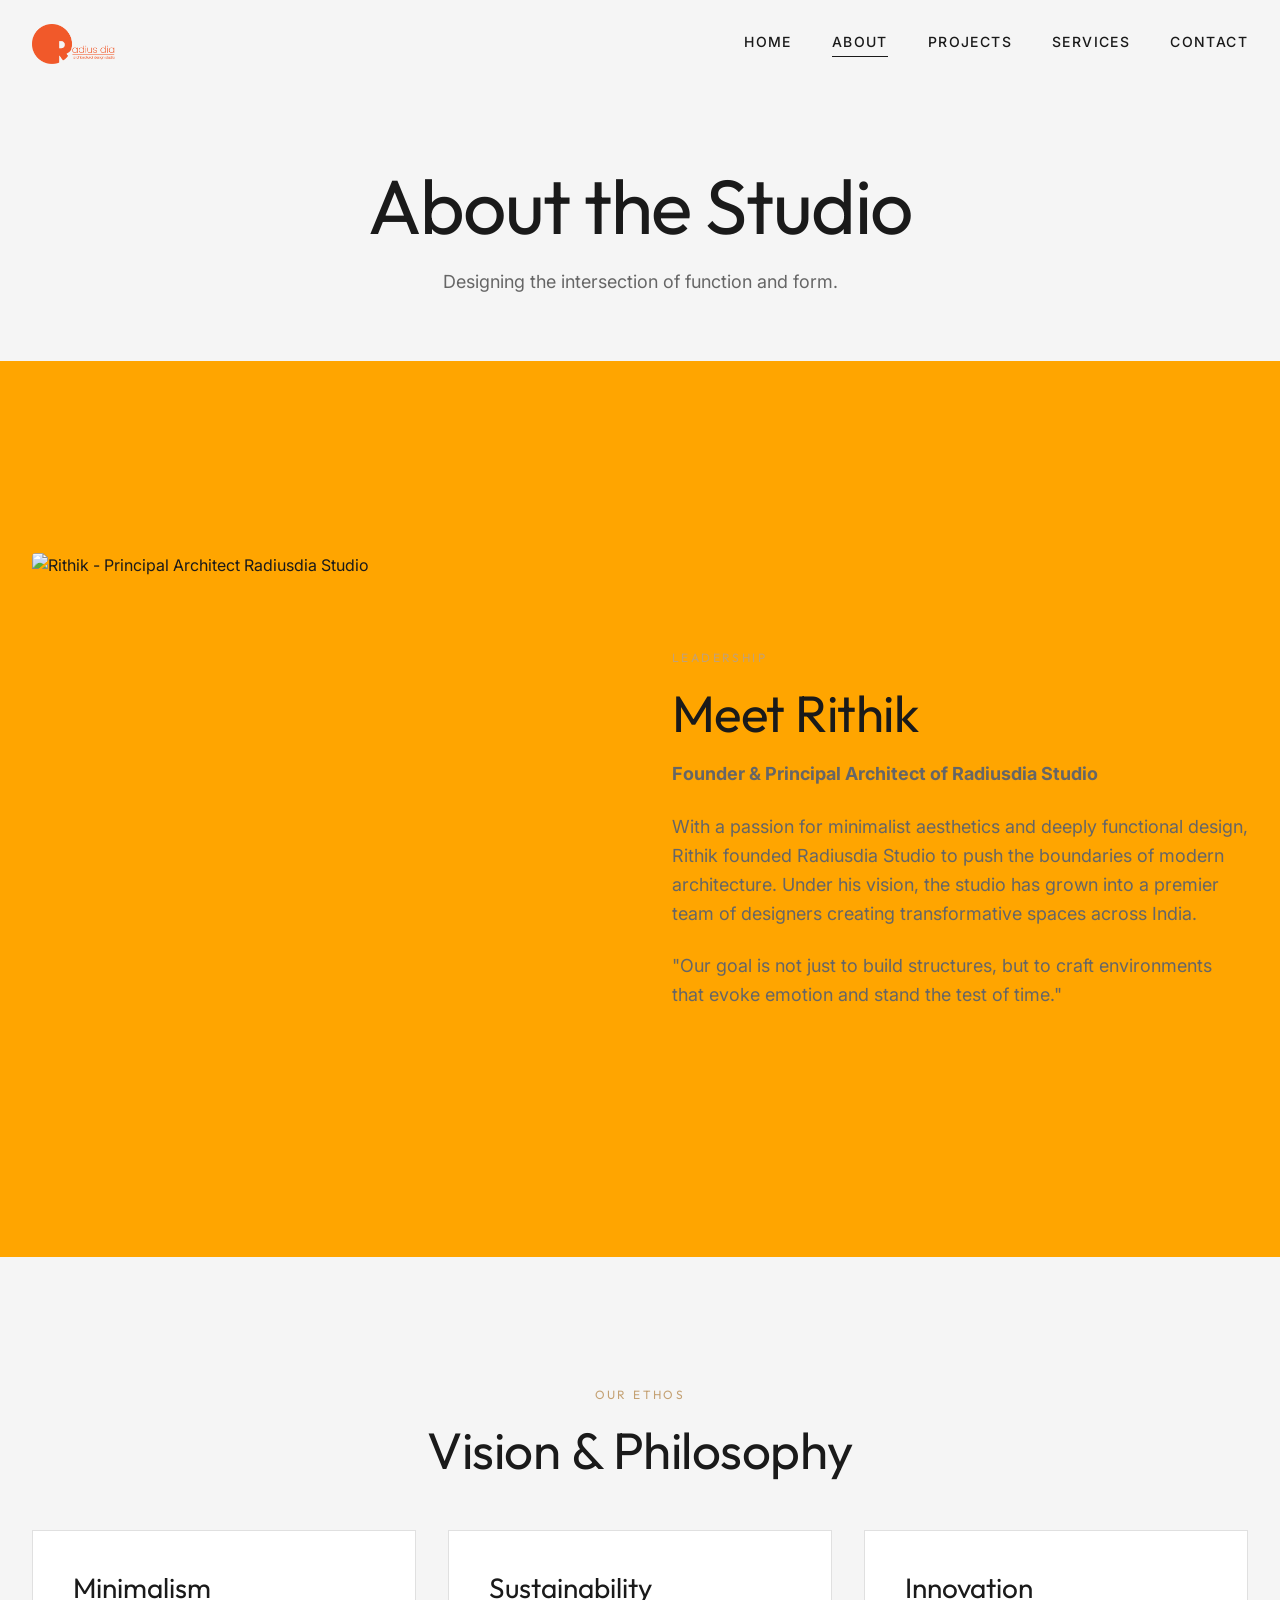
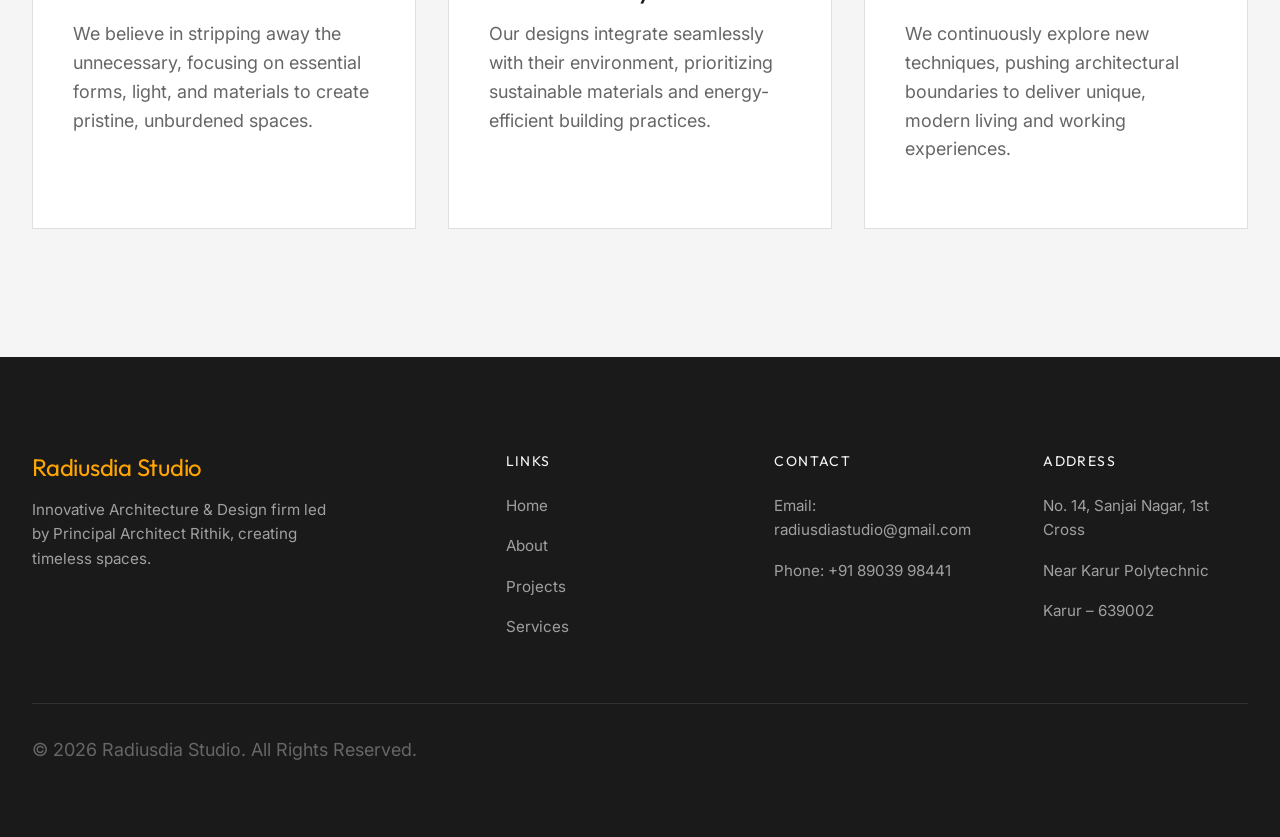
==== about.html @ ed01ccff "Initial commit for Radiusdia Studio" ====
<!DOCTYPE html>
<html lang="en">

<head>
    <meta charset="UTF-8">
    <meta name="viewport" content="width=device-width, initial-scale=1.0">
    <title>About Us | Radiusdia Studio</title>
    <meta name="description"
        content="Learn about Radiusdia Studio, an innovative architecture firm led by Principal Architect Rithik. We craft modern, minimal spaces.">
    <link rel="stylesheet" href="css/style.css">
    <link rel="stylesheet" href="css/components.css">
    <style>
        .page-header {
            padding-top: 10rem;
            padding-bottom: 4rem;
            background-color: var(--light-gray);
            text-align: center;
        }

        .ceo-profile {
            display: grid;
            grid-template-columns: 1fr 1fr;
            gap: 4rem;
            align-items: center;
            margin-top: 4rem;
        }

        .ceo-image {
            width: 100%;
            aspect-ratio: 1/1;
            object-fit: cover;
            border-radius: 4px;
        }

        .philosophy-grid {
            display: grid;
            grid-template-columns: repeat(3, 1fr);
            gap: 2rem;
            margin-top: 3rem;
        }

        .philosophy-item {
            padding: 2.5rem;
            background-color: #fff;
            border: 1px solid var(--border-color);
            transition: var(--transition-fast);
        }

        .philosophy-item:hover {
            box-shadow: 0 10px 30px rgba(0, 0, 0, 0.05);
            border-color: transparent;
        }

        @media (max-width: 992px) {
            .ceo-profile {
                grid-template-columns: 1fr;
            }

            .philosophy-grid {
                grid-template-columns: 1fr;
            }
        }
    </style>
</head>

<body>

    <header class="header">
        <div class="container nav-container">
            <a href="index.html" class="logo-container" style="display: flex; align-items: center;">
                <img src="img/logo.png" alt="Radiusdia Studio" class="logo-img" style="height: 40px; width: auto;">
            </a>
            <nav class="nav-links">
                <a href="index.html" class="nav-link">Home</a>
                <a href="about.html" class="nav-link active">About</a>
                <a href="projects.html" class="nav-link">Projects</a>
                <a href="services.html" class="nav-link">Services</a>
                <a href="contact.html" class="nav-link">Contact</a>
            </nav>
            <div class="mobile-menu-toggle">
                <span></span><span></span><span></span>
            </div>
        </div>
    </header>

    <main>
        <section class="page-header">
            <div class="container fade-up">
                <h1>About the Studio</h1>
                <p style="margin: 0 auto;">Designing the intersection of function and form.</p>
            </div>
        </section>

        <!-- CEO Profile -->
        <section class="section">
            <div class="container ceo-profile fade-up">
                <div>
                    <img src="https://images.unsplash.com/photo-1560250097-0b93528c311a?ixlib=rb-4.0.3&auto=format&fit=crop&w=800&q=80"
                        alt="Rithik - Principal Architect Radiusdia Studio" class="ceo-image">
                </div>
                <div>
                    <span class="section-subtitle">Leadership</span>
                    <h2>Meet Rithik</h2>
                    <p><strong>Founder & Principal Architect of Radiusdia Studio</strong></p>
                    <p>With a passion for minimalist aesthetics and deeply functional design, Rithik founded Radiusdia
                        Studio to push the boundaries of modern architecture. Under his vision, the studio has grown
                        into a premier team of designers creating transformative spaces across India.</p>
                    <p>"Our goal is not just to build structures, but to craft environments that evoke emotion and stand
                        the test of time."</p>
                </div>
            </div>
        </section>

        <!-- Vision and Philosophy -->
        <section class="section" style="background-color: var(--light-gray);">
            <div class="container">
                <div class="text-center fade-up">
                    <span class="section-subtitle">Our Ethos</span>
                    <h2>Vision & Philosophy</h2>
                </div>

                <div class="philosophy-grid fade-up">
                    <div class="philosophy-item">
                        <h3>Minimalism</h3>
                        <p>We believe in stripping away the unnecessary, focusing on essential forms, light, and
                            materials to create pristine, unburdened spaces.</p>
                    </div>
                    <div class="philosophy-item">
                        <h3>Sustainability</h3>
                        <p>Our designs integrate seamlessly with their environment, prioritizing sustainable materials
                            and energy-efficient building practices.</p>
                    </div>
                    <div class="philosophy-item">
                        <h3>Innovation</h3>
                        <p>We continuously explore new techniques, pushing architectural boundaries to deliver unique,
                            modern living and working experiences.</p>
                    </div>
                </div>
            </div>
        </section>
    </main>

    <!-- Footer ... same as index ... -->
    <footer class="footer">
        <div class="container">
            <div class="footer-grid">
                <div class="footer-brand">
                    <h2>Radiusdia Studio</h2>
                    <p>Innovative Architecture & Design firm led by Principal Architect Rithik, creating timeless
                        spaces.</p>
                </div>
                <div>
                    <h3 class="footer-heading">Links</h3>
                    <div class="footer-links">
                        <a href="index.html">Home</a><a href="about.html">About</a><a
                            href="projects.html">Projects</a><a href="services.html">Services</a>
                    </div>
                </div>
                <div>
                    <h3 class="footer-heading">Contact</h3>
                    <ul class="footer-contact">
                        <li>Email: <a href="mailto:radiusdiastudio@gmail.com">radiusdiastudio@gmail.com</a></li>
                        <li>Phone: <a href="tel:+918903998441">+91 89039 98441</a></li>
                    </ul>
                </div>
                <div>
                    <h3 class="footer-heading">Address</h3>
                    <ul class="footer-contact">
                        <li>No. 14, Sanjai Nagar, 1st Cross</li>
                        <li>Near Karur Polytechnic</li>
                        <li>Karur – 639002</li>
                    </ul>
                </div>
            </div>
            <div class="footer-bottom">
                <p>&copy; <span id="current-year"></span> Radiusdia Studio. All Rights Reserved.</p>
            </div>
        </div>
    </footer>

    <script src="js/main.js"></script>
</body>

</html>
---- css/style.css ----
/* 
  Global Styles for Radiusdia Studio
  Architecture Portfolio
*/

@import url('https://fonts.googleapis.com/css2?family=Outfit:wght@300;400;500;600&family=Inter:wght@300;400;500&display=swap');

:root {
  /* Colors */
  --bg-color: orange;
  --text-primary: #1a1a1a;
  --text-secondary: #666666;
  --accent-color: #c4a173; /* Elegant muted gold/bronze for architecture */
  --light-gray: #f5f5f5;
  --border-color: #e0e0e0;
  
  /* Typography */
  --font-heading: 'Outfit', sans-serif;
  --font-body: 'Inter', sans-serif;
  
  /* Spacing */
  --container-width: 1400px;
  --container-padding: 2rem;
  --section-padding: 8rem 0;
  
  /* Animations */
  --transition-fast: 0.3s ease;
  --transition-smooth: 0.6s cubic-bezier(0.16, 1, 0.3, 1);
}

/* CSS Reset */
*, *::before, *::after {
  box-sizing: border-box;
  margin: 0;
  padding: 0;
}

html {
  font-size: 16px;
  scroll-behavior: smooth;
}

body {
  font-family: var(--font-body);
  color: var(--text-primary);
  background-color: var(--bg-color);
  line-height: 1.6;
  -webkit-font-smoothing: antialiased;
  -moz-osx-font-smoothing: grayscale;
  overflow-x: hidden;
}

/* Typography Base */
h1, h2, h3, h4, h5, h6 {
  font-family: var(--font-heading);
  font-weight: 400;
  line-height: 1.2;
  margin-bottom: 1rem;
}

h1 {
  font-size: clamp(3rem, 6vw, 5.5rem);
  letter-spacing: -0.02em;
}

h2 {
  font-size: clamp(2rem, 4vw, 3.5rem);
  letter-spacing: -0.01em;
}

h3 {
  font-size: 1.75rem;
}

p {
  margin-bottom: 1.5rem;
  color: var(--text-secondary);
  font-size: 1.125rem;
  max-width: 65ch;
}

a {
  color: inherit;
  text-decoration: none;
  transition: var(--transition-fast);
}

img {
  max-width: 100%;
  height: auto;
  display: block;
}

ul, ol {
  list-style: none;
}

/* Layout Utilities */
.container {
  width: 100%;
  max-width: var(--container-width);
  margin: 0 auto;
  padding: 0 var(--container-padding);
}

.section {
  padding: var(--section-padding);
}

.grid {
  display: grid;
  gap: 2rem;
}

.flex {
  display: flex;
}

.flex-center {
  display: flex;
  align-items: center;
  justify-content: center;
}

.text-center {
  text-align: center;
}

/* Modern Minimalist Components */
.btn {
  display: inline-flex;
  align-items: center;
  gap: 0.5rem;
  padding: 1rem 2rem;
  font-family: var(--font-heading);
  font-weight: 500;
  font-size: 0.875rem;
  text-transform: uppercase;
  letter-spacing: 0.05em;
  border: 1px solid var(--text-primary);
  background: transparent;
  color: var(--text-primary);
  cursor: pointer;
  transition: var(--transition-smooth);
  position: relative;
  overflow: hidden;
  z-index: 1;
}

.btn::after {
  content: '';
  position: absolute;
  bottom: 0;
  left: 0;
  width: 100%;
  height: 100%;
  background-color: var(--text-primary);
  z-index: -1;
  transform: translateY(100%);
  transition: transform var(--transition-smooth);
}

.btn:hover {
  color: var(--bg-color);
}

.btn:hover::after {
  transform: translateY(0);
}

.btn-solid {
  background-color: white;
  color: orange;
  border-color: white;
}

.btn-solid::after {
  background-color: #f0f0f0;
}

/* Animation Utilities for Intersection Observer */
.fade-up {
  opacity: 0;
  transform: translateY(40px);
  transition: opacity 0.8s ease, transform 0.8s cubic-bezier(0.16, 1, 0.3, 1);
}

.fade-up.in-view {
  opacity: 1;
  transform: translateY(0);
}

/* Subtitle for Sections */
.section-subtitle {
  font-family: var(--font-heading);
  text-transform: uppercase;
  letter-spacing: 0.2em;
  font-size: 0.75rem;
  color: var(--accent-color);
  margin-bottom: 1rem;
  display: block;
}

/* Responsive Overrides */
@media (max-width: 768px) {
  :root {
    --section-padding: 5rem 0;
    --container-padding: 1.5rem;
  }
}
---- css/components.css ----
/* 
  UI Components for Radiusdia Studio
*/

/* --- Header / Navigation --- */
.header {
    position: fixed;
    top: 0;
    left: 0;
    width: 100%;
    padding: 1.5rem 0;
    z-index: 100;
    transition: all var(--transition-smooth);
    border-bottom: 1px solid transparent;
}

.header.scrolled {
    background-color: var(--bg-color);
    padding: 1rem 0;
    box-shadow: 0 4px 20px rgba(0, 0, 0, 0.05);
    border-bottom: 1px solid var(--border-color);
}

.nav-container {
    display: flex;
    justify-content: space-between;
    align-items: center;
}

.logo-container {
    font-family: var(--font-heading);
    font-size: 1.5rem;
    font-weight: 500;
    letter-spacing: -0.02em;
    text-transform: uppercase;
    z-index: 101;
    /* Above mobile menu */
}

/* For actual logos later */
.logo-img {
    max-width: 180px;
    max-height: 40px;
    display: block;
}

.nav-links {
    display: flex;
    gap: 2.5rem;
    align-items: center;
}

.nav-link {
    font-size: 0.875rem;
    text-transform: uppercase;
    letter-spacing: 0.1em;
    font-weight: 500;
    position: relative;
    padding-bottom: 0.25rem;
}

.nav-link::after {
    content: '';
    position: absolute;
    width: 0;
    height: 1px;
    bottom: 0;
    left: 0;
    background-color: var(--text-primary);
    transition: width var(--transition-fast);
}

.nav-link:hover::after,
.nav-link.active::after {
    width: 100%;
}

/* Mobile Menu Toggle */
.mobile-menu-toggle {
    display: none;
    flex-direction: column;
    justify-content: space-between;
    width: 30px;
    height: 20px;
    cursor: pointer;
    z-index: 101;
}

.mobile-menu-toggle span {
    display: block;
    height: 2px;
    width: 100%;
    background-color: var(--text-primary);
    transition: all var(--transition-fast);
}

/* Mobile Menu Open State */
.mobile-menu-toggle.active span:nth-child(1) {
    transform: translateY(9px) rotate(45deg);
}

.mobile-menu-toggle.active span:nth-child(2) {
    opacity: 0;
}

.mobile-menu-toggle.active span:nth-child(3) {
    transform: translateY(-9px) rotate(-45deg);
}

/* --- Footer --- */
.footer {
    background-color: var(--text-primary);
    color: var(--bg-color);
    padding: 6rem 0 3rem;
    font-family: var(--font-body);
}

.footer-grid {
    display: grid;
    grid-template-columns: 2fr 1fr 1fr 1fr;
    gap: 4rem;
    margin-bottom: 4rem;
}

.footer-brand h2 {
    font-size: 1.5rem;
    margin-bottom: 1rem;
    color: var(--bg-color);
}

.footer-brand p {
    color: #a0a0a0;
    font-size: 0.95rem;
    max-width: 300px;
}

.footer-heading {
    font-family: var(--font-heading);
    font-size: 0.875rem;
    text-transform: uppercase;
    letter-spacing: 0.1em;
    color: var(--light-gray);
    margin-bottom: 1.5rem;
}

.footer-links {
    display: flex;
    flex-direction: column;
    gap: 1rem;
}

.footer-links a,
.footer-contact li {
    color: #a0a0a0;
    font-size: 0.95rem;
    transition: color var(--transition-fast);
}

.footer-links a:hover {
    color: var(--accent-color);
}

.footer-contact {
    display: flex;
    flex-direction: column;
    gap: 1rem;
}

.footer-bottom {
    border-top: 1px solid rgba(255, 255, 255, 0.1);
    padding-top: 2rem;
    display: flex;
    justify-content: space-between;
    align-items: center;
    color: #a0a0a0;
    font-size: 0.85rem;
}

.social-links {
    display: flex;
    gap: 1.5rem;
}

.social-links a {
    color: #a0a0a0;
}

.social-links a:hover {
    color: var(--accent-color);
}

/* --- Project Cards --- */
.project-card {
    position: relative;
    display: block;
    overflow: hidden;
    group;
    aspect-ratio: 4/5;
}

.project-image-wrapper {
    position: absolute;
    top: 0;
    left: 0;
    width: 100%;
    height: 100%;
    overflow: hidden;
}

.project-image-wrapper img {
    width: 100%;
    height: 100%;
    object-fit: cover;
    transition: transform 1s cubic-bezier(0.16, 1, 0.3, 1);
}

.project-card:hover .project-image-wrapper img {
    transform: scale(1.05);
}

.project-overlay {
    position: absolute;
    top: 0;
    left: 0;
    width: 100%;
    height: 100%;
    background: linear-gradient(to top, rgba(0, 0, 0, 0.8) 0%, rgba(0, 0, 0, 0) 50%);
    display: flex;
    flex-direction: column;
    justify-content: flex-end;
    padding: 2.5rem;
    opacity: 0;
    transition: opacity var(--transition-smooth);
}

.project-card:hover .project-overlay {
    opacity: 1;
}

.project-category {
    font-family: var(--font-heading);
    color: var(--accent-color);
    font-size: 0.75rem;
    text-transform: uppercase;
    letter-spacing: 0.2em;
    margin-bottom: 0.5rem;
    transform: translateY(20px);
    transition: transform var(--transition-smooth);
}

.project-title {
    color: #fff;
    font-size: 1.5rem;
    margin: 0;
    transform: translateY(20px);
    transition: transform var(--transition-smooth) 0.1s;
}

.project-card:hover .project-category,
.project-card:hover .project-title {
    transform: translateY(0);
}

/* Responsive Overrides Component */
@media (max-width: 992px) {
    .footer-grid {
        grid-template-columns: 1fr 1fr;
        gap: 3rem;
    }
}

@media (max-width: 768px) {
    .mobile-menu-toggle {
        display: flex;
    }

    .nav-links {
        position: fixed;
        top: 0;
        right: -100%;
        width: 100%;
        height: 100vh;
        background-color: var(--bg-color);
        flex-direction: column;
        justify-content: center;
        align-items: center;
        gap: 3rem;
        transition: right var(--transition-smooth);
        z-index: 100;
    }

    .nav-links.active {
        right: 0;
    }

    .nav-link {
        font-size: 1.5rem;
    }

    .footer-grid {
        grid-template-columns: 1fr;
        gap: 2.5rem;
    }

    .footer-bottom {
        flex-direction: column;
        gap: 1rem;
        text-align: center;
    }

    /* Mobile touch devices */
    .project-overlay {
        opacity: 1;
        background: linear-gradient(to top, rgba(0, 0, 0, 0.7) 0%, rgba(0, 0, 0, 0) 60%);
    }

    .project-category,
    .project-title {
        transform: translateY(0);
    }
}
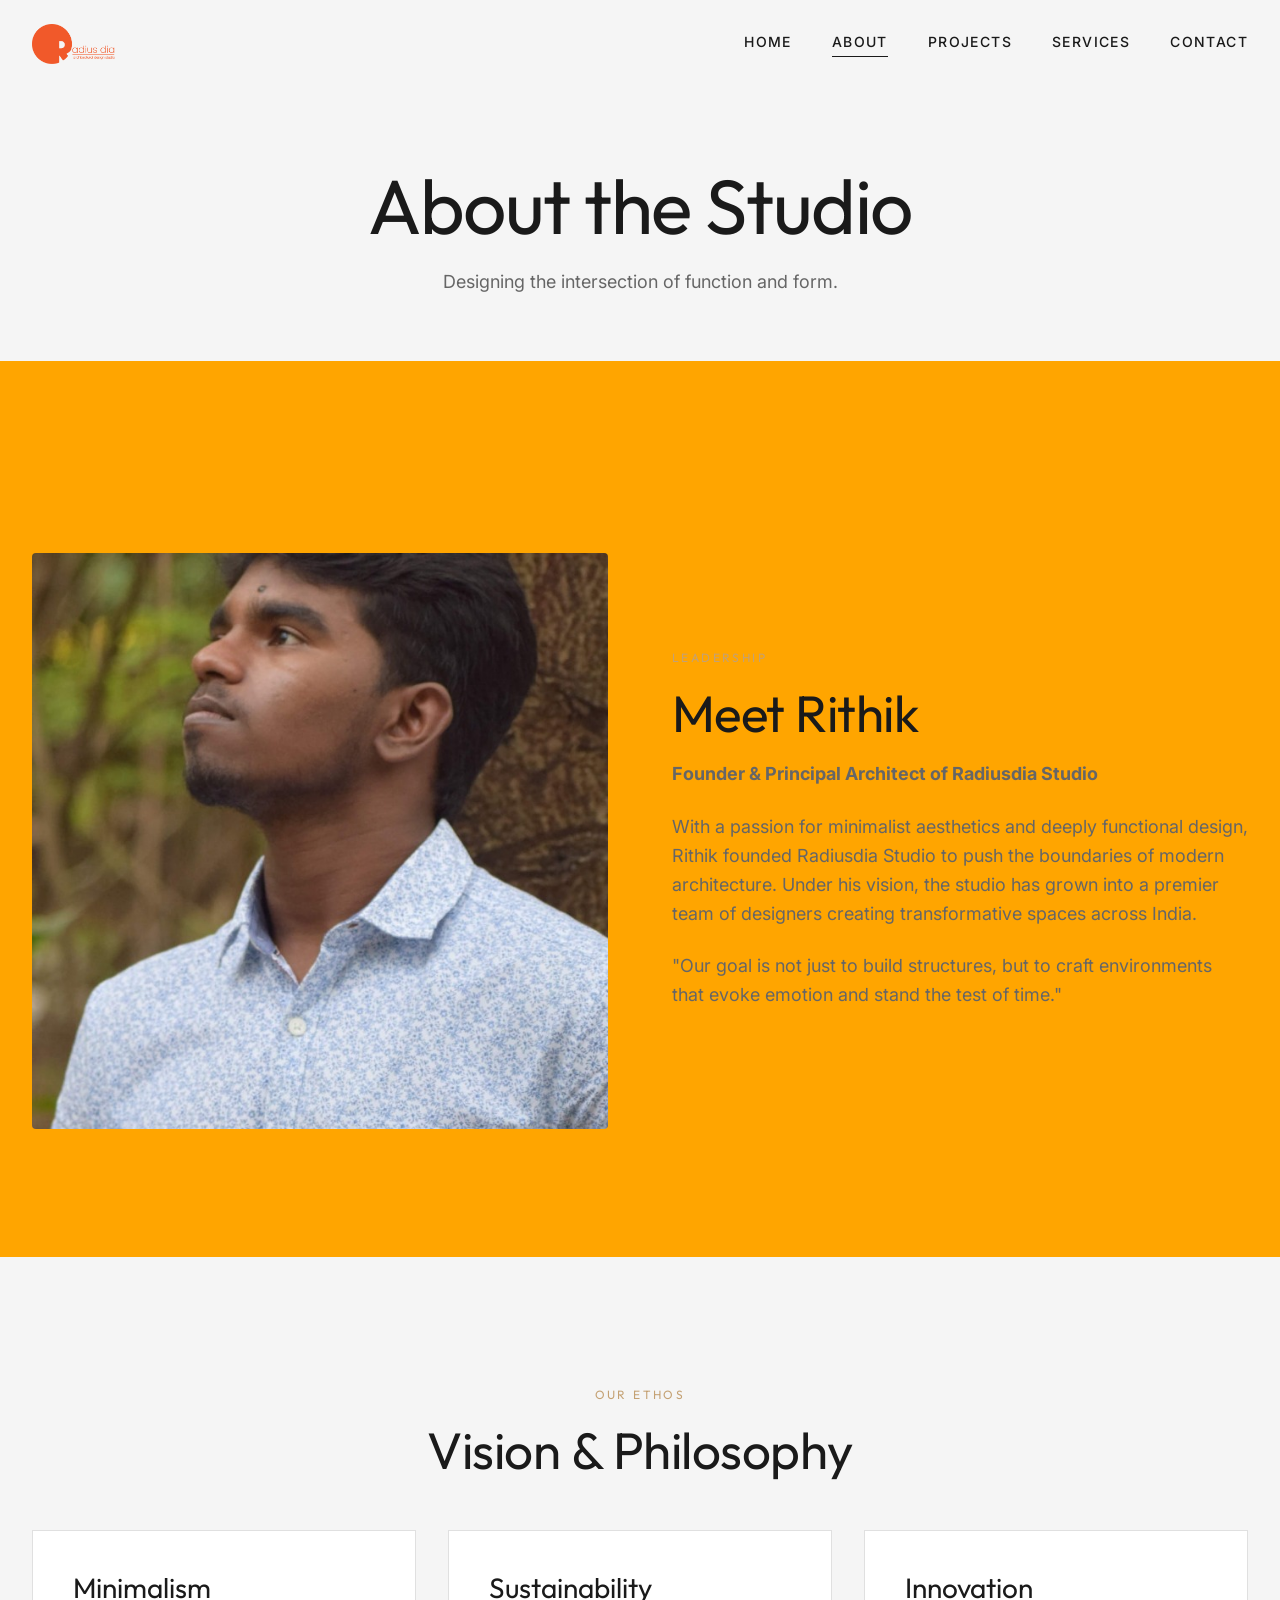
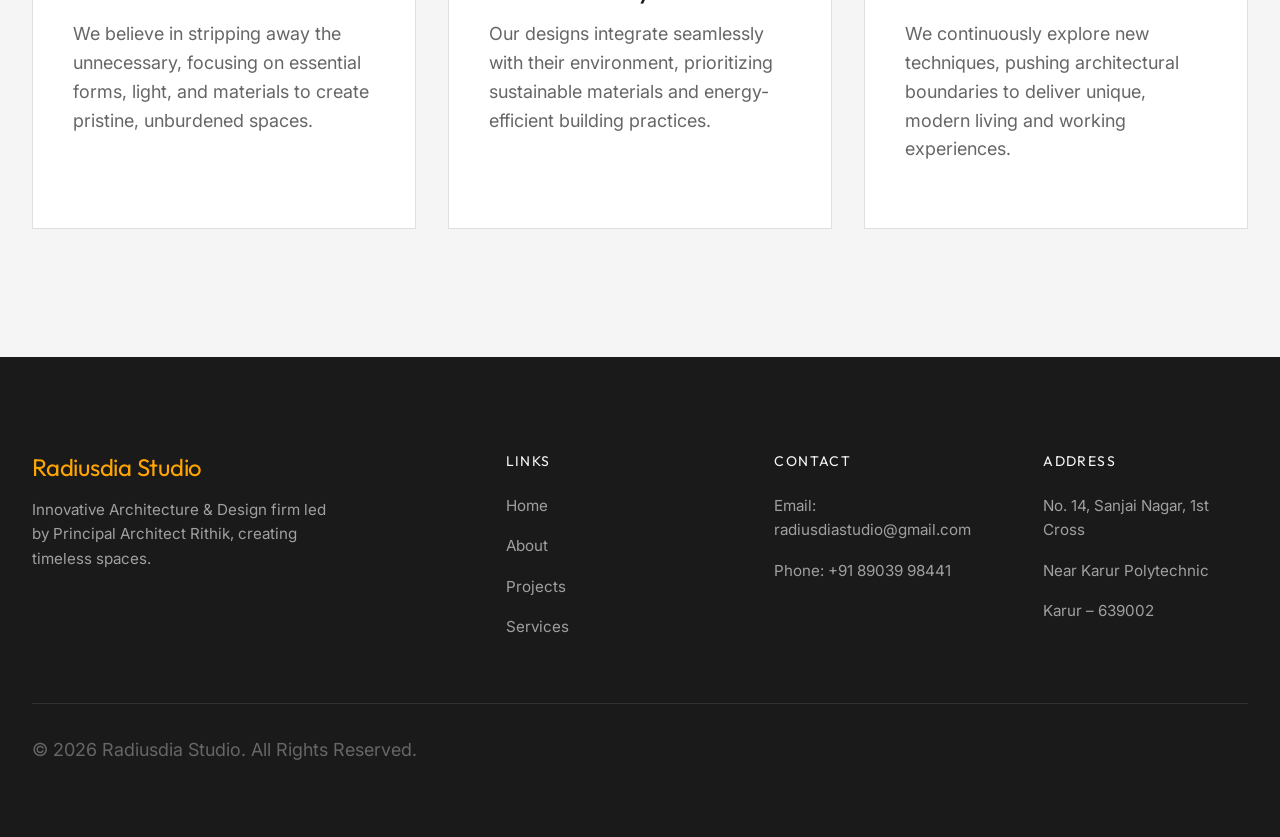
==== commit 4a1f0084: "Update profile image with Rithik's new portrait" ====
--- a/about.html
+++ b/about.html
@@ -95,7 +95,7 @@
         <section class="section">
             <div class="container ceo-profile fade-up">
                 <div>
-                    <img src="https://images.unsplash.com/photo-1560250097-0b93528c311a?ixlib=rb-4.0.3&auto=format&fit=crop&w=800&q=80"
+                    <img src="img/rithik.jpg"
                         alt="Rithik - Principal Architect Radiusdia Studio" class="ceo-image">
                 </div>
                 <div>
